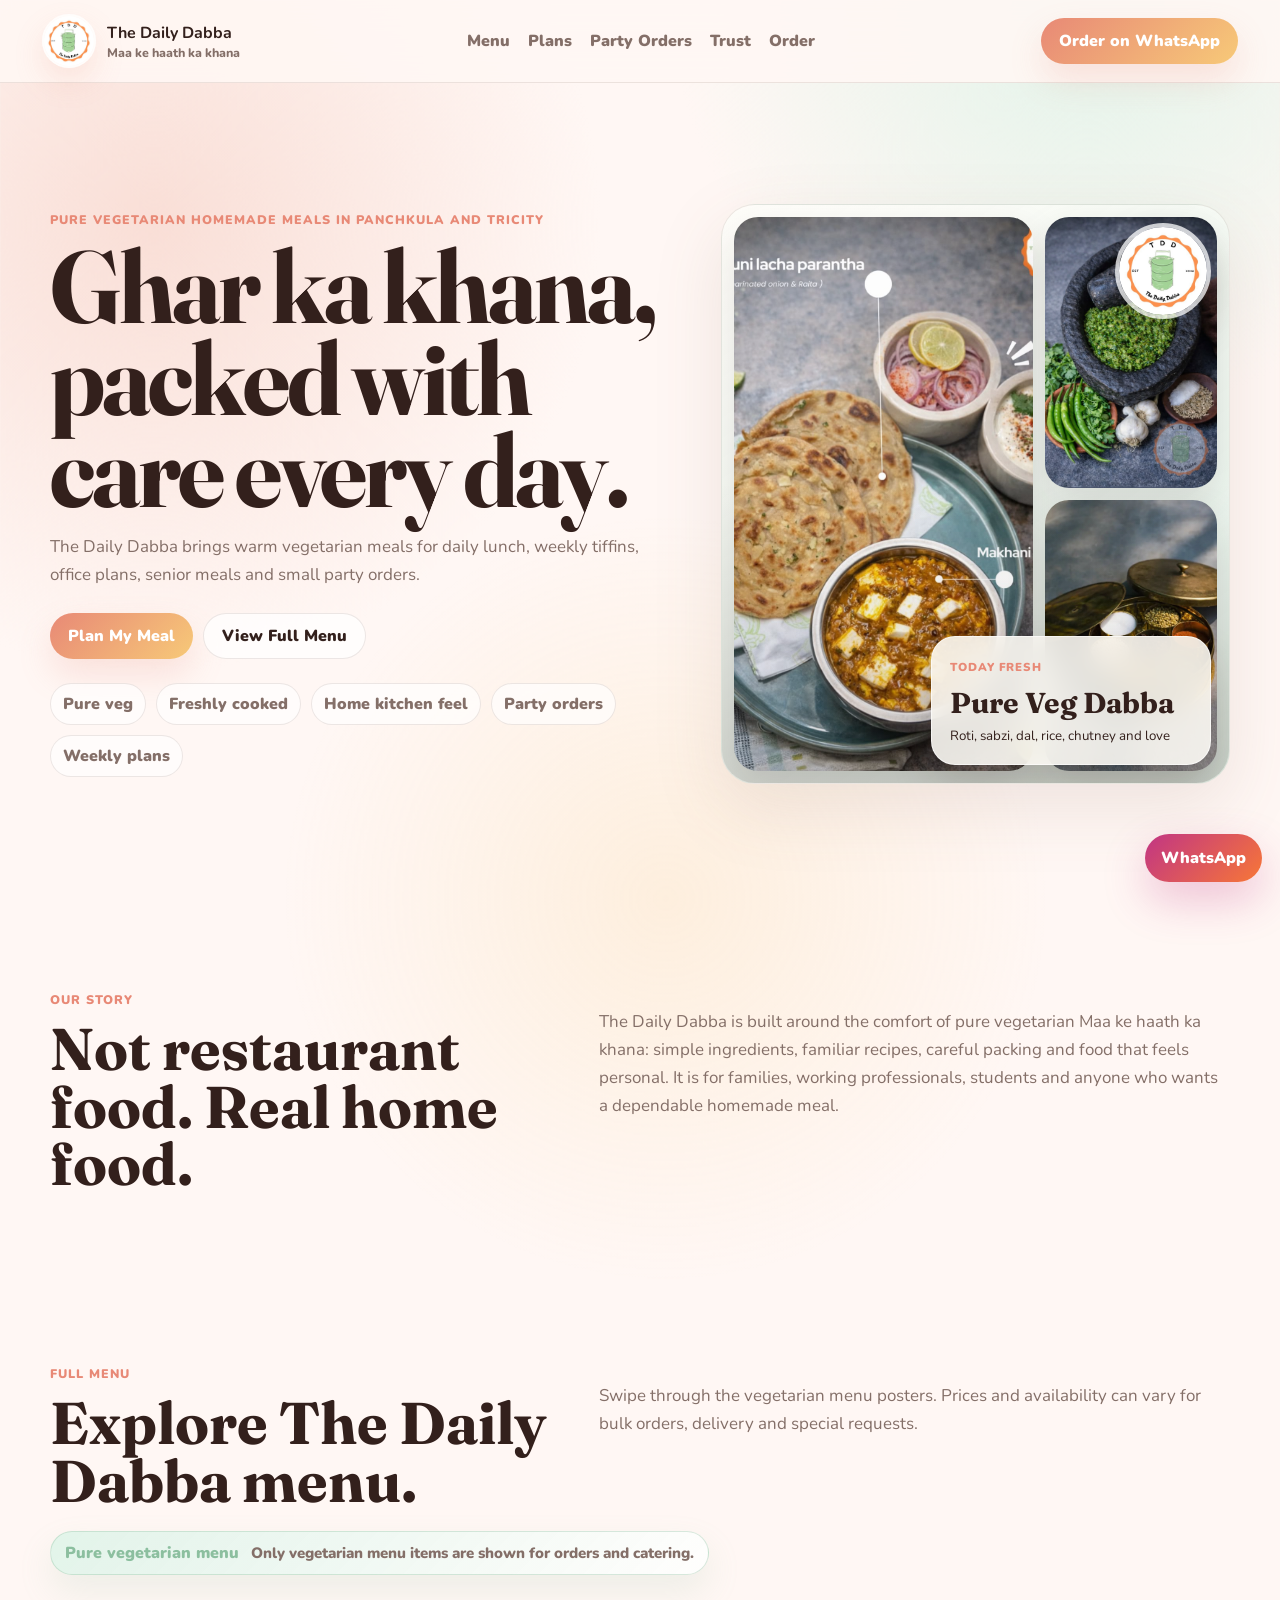
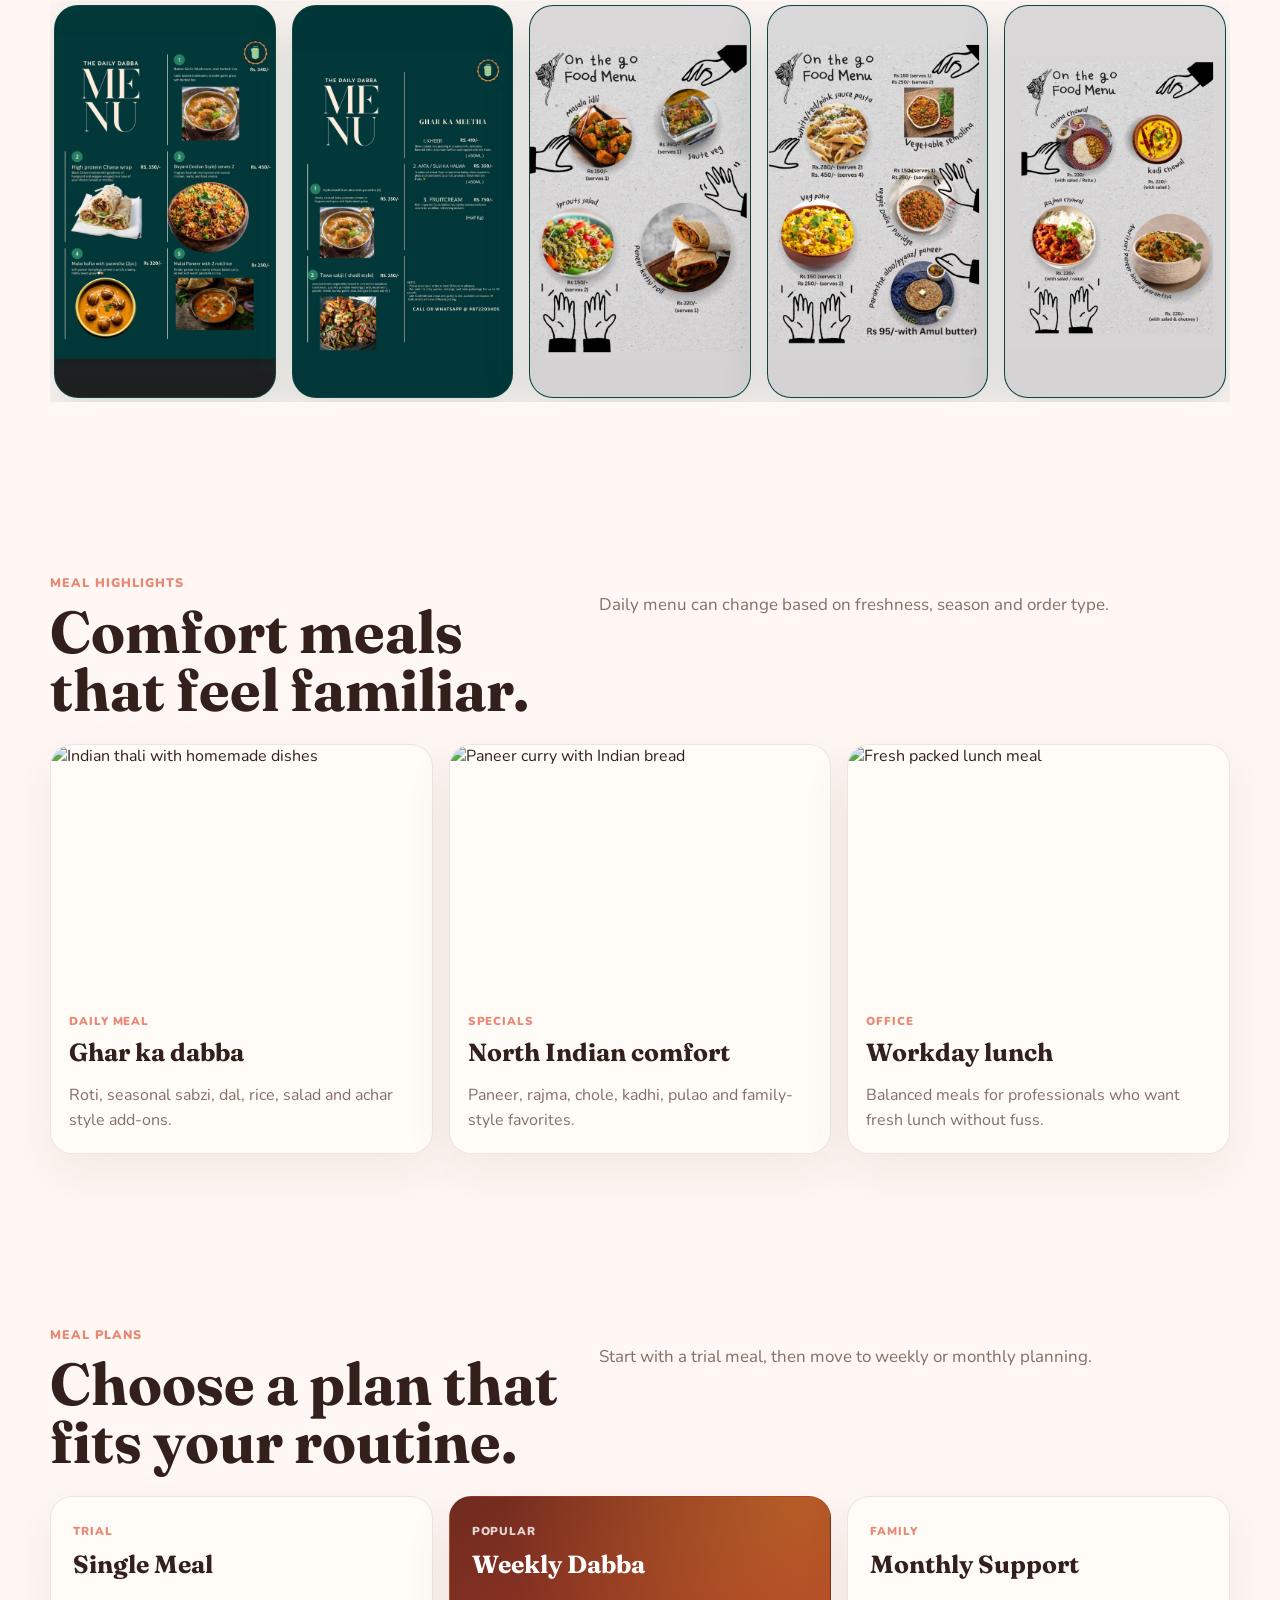
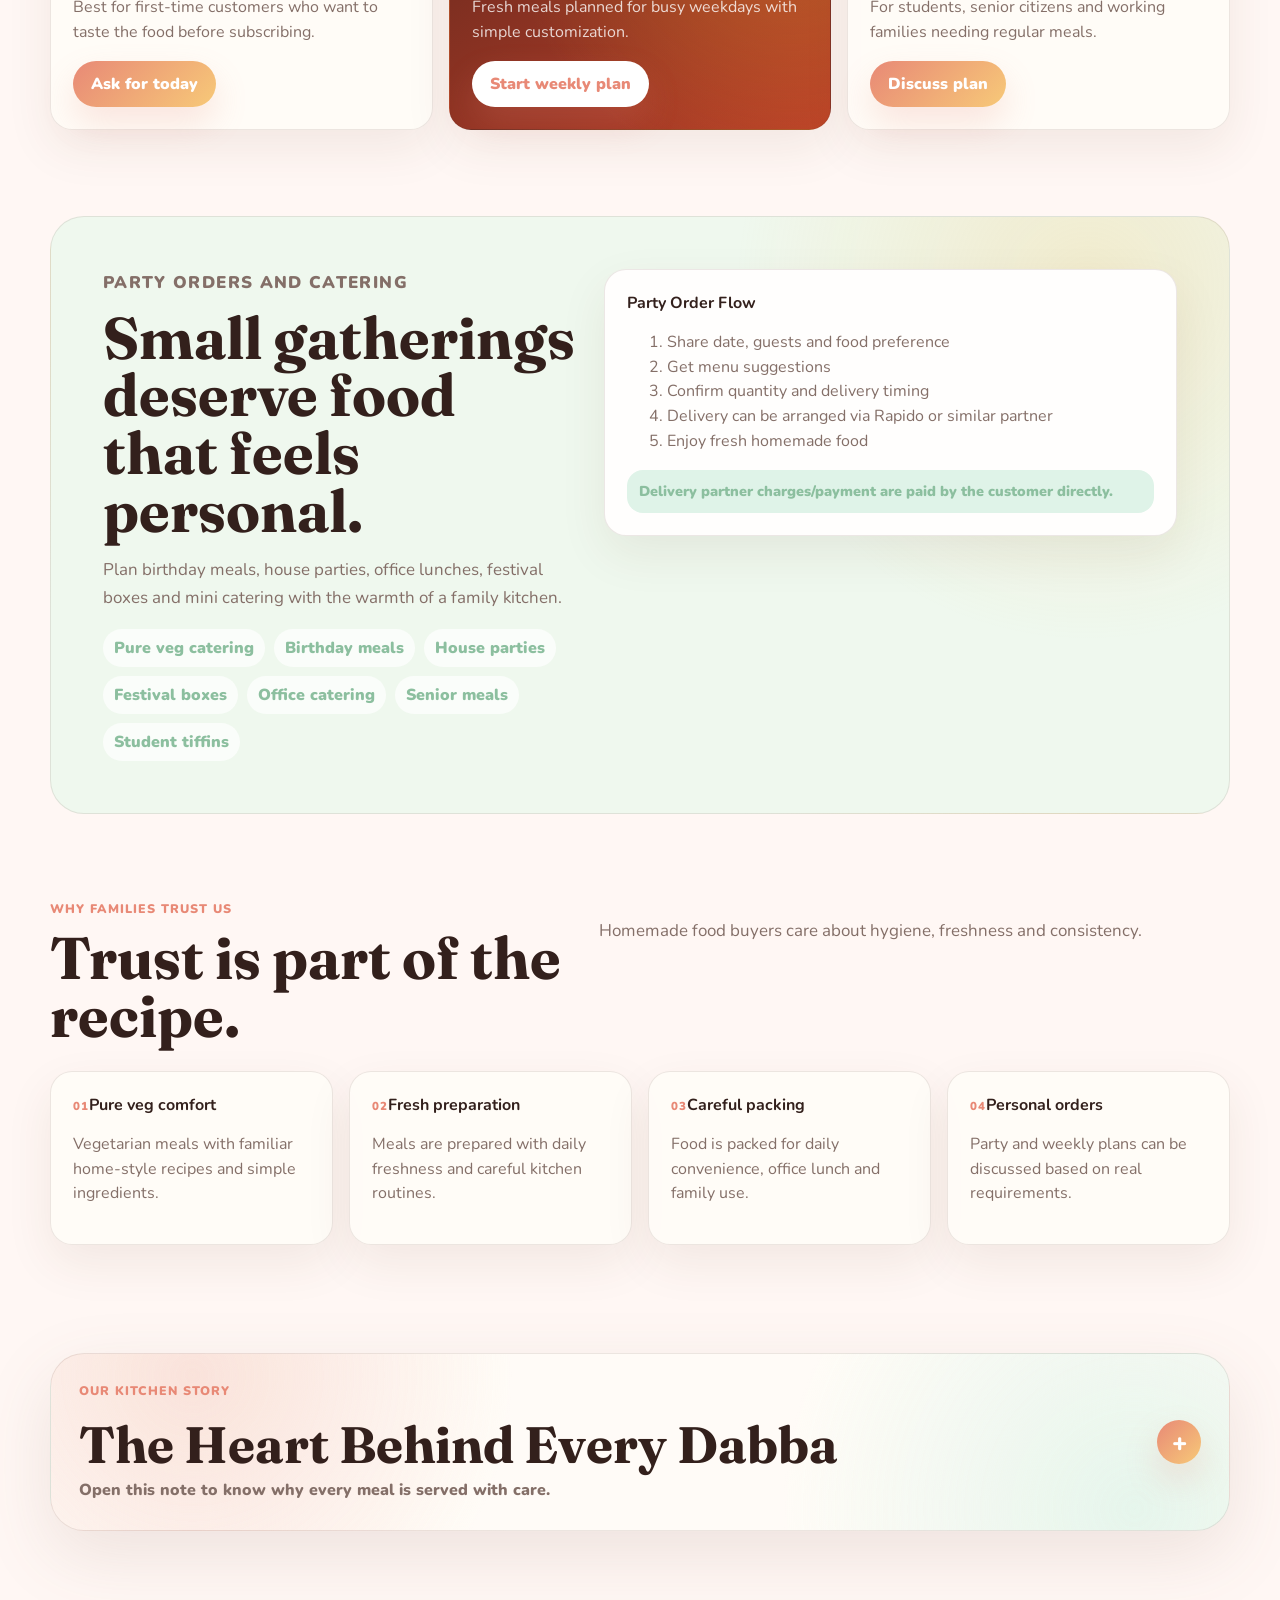
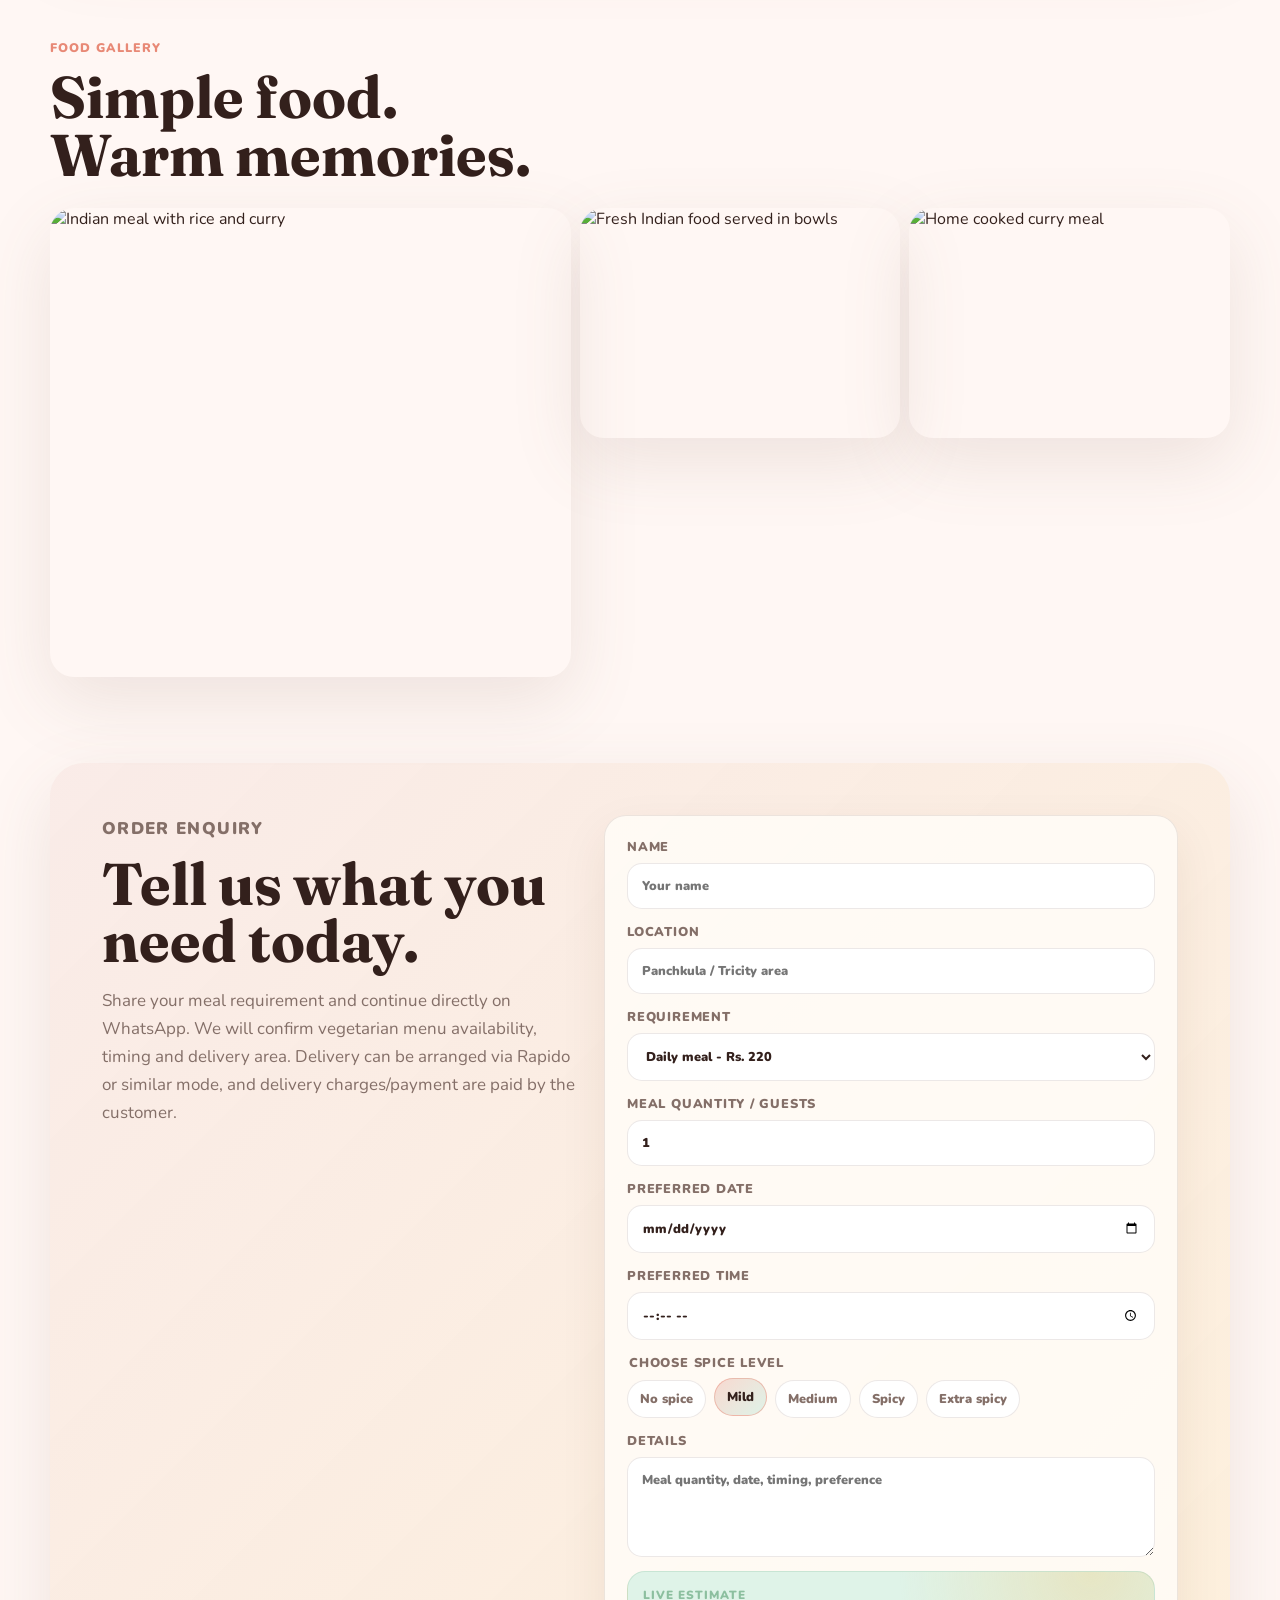
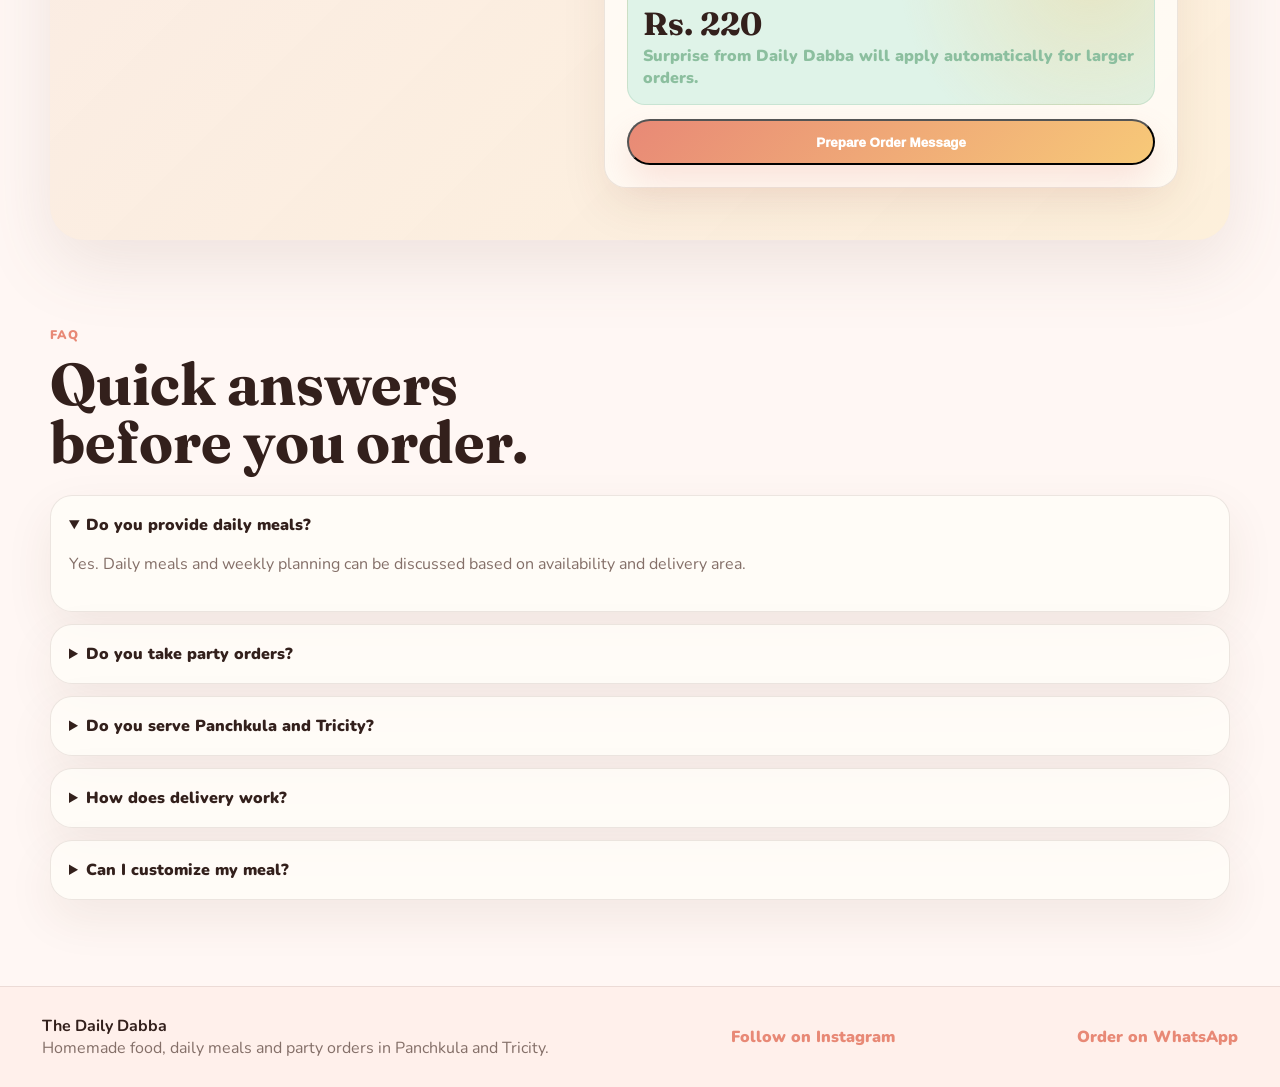
==== index.html @ e7a079c1 "Add files via upload" ====
<!doctype html>
<html lang="en">
  <head>
    <meta charset="UTF-8" />
    <meta name="viewport" content="width=device-width, initial-scale=1.0" />
    <meta
      name="description"
      content="The Daily Dabba serves homemade food, daily meals, tiffin plans and party orders in Panchkula and Tricity."
    />
    <title>The Daily Dabba | Homemade Food in Panchkula</title>
    <link rel="preconnect" href="https://fonts.googleapis.com" />
    <link rel="preconnect" href="https://fonts.gstatic.com" crossorigin />
    <link
      href="https://fonts.googleapis.com/css2?family=Fraunces:wght@600;700;800&family=Nunito:wght@400;600;700;800;900&display=swap"
      rel="stylesheet"
    />
    <link rel="stylesheet" href="styles.css" />
  </head>
  <body>
    <header class="site-header">
      <a class="brand" href="#top" aria-label="The Daily Dabba home">
        <img class="brand-logo" src="assets/logo.jpg" alt="The Daily Dabba logo" />
        <span><strong>The Daily Dabba</strong><small>Maa ke haath ka khana</small></span>
      </a>
      <nav class="desktop-nav" aria-label="Primary navigation">
        <a href="#menu">Menu</a>
        <a href="#plans">Plans</a>
        <a href="#catering">Party Orders</a>
        <a href="#trust">Trust</a>
        <a href="#order">Order</a>
      </nav>
      <a class="header-cta" href="https://wa.me/919872203405?text=Hello%20The%20Daily%20Dabba%2C%20I%20want%20to%20place%20an%20order" target="_blank" rel="noopener noreferrer">Order on WhatsApp</a>
      <button class="menu-button" type="button" aria-label="Open menu" aria-expanded="false"><span></span><span></span><span></span></button>
    </header>

    <nav class="mobile-menu" aria-label="Mobile navigation" hidden>
      <a href="#menu">Menu</a>
      <a href="#plans">Plans</a>
      <a href="#catering">Party Orders</a>
      <a href="#trust">Trust</a>
      <a href="#order">Order</a>
    </nav>

    <main id="top">
      <section class="hero">
        <div class="hero-copy">
          <p class="eyebrow">Pure vegetarian homemade meals in Panchkula and Tricity</p>
          <h1>Ghar ka khana, packed with care every day.</h1>
          <p>
            The Daily Dabba brings warm vegetarian meals for daily lunch,
            weekly tiffins, office plans, senior meals and small party orders.
          </p>
          <div class="hero-actions">
            <a class="primary-button" href="#order">Plan My Meal</a>
            <a class="secondary-button" href="#menu">View Full Menu</a>
          </div>
          <div class="trust-strip" aria-label="The Daily Dabba highlights">
            <span>Pure veg</span>
            <span>Freshly cooked</span>
            <span>Home kitchen feel</span>
            <span>Party orders</span>
            <span>Weekly plans</span>
          </div>
        </div>
        <div class="hero-visual hero-collage" aria-label="Vegetarian homemade food preview">
          <img class="hero-main-photo" src="assets/hero_image1.png" alt="Vegetarian lachha parantha with makhani paneer and raita" />
          <img class="hero-side-photo hero-side-top" src="assets/hero_image.png" alt="Fresh green chutney prepared with coriander and spices" />
          <img class="hero-side-photo hero-side-bottom" src="assets/hero_image2.png" alt="Indian spice box used for homemade vegetarian meals" />
          <img class="hero-logo-badge" src="assets/logo.jpg" alt="The Daily Dabba logo" />
          <div class="meal-card">
            <span>Today fresh</span>
            <strong>Pure Veg Dabba</strong>
            <small>Roti, sabzi, dal, rice, chutney and love</small>
          </div>
        </div>
      </section>

      <section class="section story-section">
        <div>
          <p class="eyebrow">Our story</p>
          <h2>Not restaurant food. Real home food.</h2>
        </div>
        <p>
          The Daily Dabba is built around the comfort of pure vegetarian Maa ke haath ka khana:
          simple ingredients, familiar recipes, careful packing and food that
          feels personal. It is for families, working professionals, students
          and anyone who wants a dependable homemade meal.
        </p>
      </section>

      <section class="section menu-section" id="menu">
        <div class="section-heading">
          <div>
            <p class="eyebrow">Full menu</p>
            <h2>Explore The Daily Dabba menu.</h2>
          </div>
          <p>Swipe through the vegetarian menu posters. Prices and availability can vary for bulk orders, delivery and special requests.</p>
        </div>
        <div class="veg-note">
          <strong>Pure vegetarian menu</strong>
          <span>Only vegetarian menu items are shown for orders and catering.</span>
        </div>
        <div class="menu-poster-rail" aria-label="The Daily Dabba menu posters">
          <article><button class="menu-poster-button" type="button"><img src="assets/menu2.jpg" alt="The Daily Dabba menu page 2" /></button></article>
          <article><button class="menu-poster-button" type="button"><img src="assets/menu1.jpg" alt="The Daily Dabba menu page 1" /></button></article>
          <article><button class="menu-poster-button" type="button"><img src="assets/menu3.jpg" alt="The Daily Dabba menu page 3" /></button></article>
          <article><button class="menu-poster-button" type="button"><img src="assets/menu4.jpg" alt="The Daily Dabba menu page 4" /></button></article>
          <article><button class="menu-poster-button" type="button"><img src="assets/menu5.jpg" alt="The Daily Dabba menu page 5" /></button></article>
        </div>
      </section>

      <section class="section menu-section">
        <div class="section-heading">
          <div>
            <p class="eyebrow">Meal highlights</p>
            <h2>Comfort meals that feel familiar.</h2>
          </div>
          <p>Daily menu can change based on freshness, season and order type.</p>
        </div>
        <div class="menu-grid">
          <article>
            <img src="https://images.unsplash.com/photo-1585937421612-70a008356fbe?auto=format&fit=crop&w=900&q=80" alt="Indian thali with homemade dishes" />
            <span>Daily Meal</span>
            <h3>Ghar ka dabba</h3>
            <p>Roti, seasonal sabzi, dal, rice, salad and achar style add-ons.</p>
          </article>
          <article>
            <img src="https://images.unsplash.com/photo-1631452180519-c014fe946bc7?auto=format&fit=crop&w=900&q=80" alt="Paneer curry with Indian bread" />
            <span>Specials</span>
            <h3>North Indian comfort</h3>
            <p>Paneer, rajma, chole, kadhi, pulao and family-style favorites.</p>
          </article>
          <article>
            <img src="https://images.unsplash.com/photo-1625398407796-82650a8c135f?auto=format&fit=crop&w=900&q=80" alt="Fresh packed lunch meal" />
            <span>Office</span>
            <h3>Workday lunch</h3>
            <p>Balanced meals for professionals who want fresh lunch without fuss.</p>
          </article>
        </div>
      </section>

      <section class="section plans-section" id="plans">
        <div class="section-heading">
          <div>
            <p class="eyebrow">Meal plans</p>
            <h2>Choose a plan that fits your routine.</h2>
          </div>
          <p>Start with a trial meal, then move to weekly or monthly planning.</p>
        </div>
        <div class="plan-grid">
          <article>
            <span>Trial</span>
            <h3>Single Meal</h3>
            <p>Best for first-time customers who want to taste the food before subscribing.</p>
            <a href="#order">Ask for today</a>
          </article>
          <article class="featured">
            <span>Popular</span>
            <h3>Weekly Dabba</h3>
            <p>Fresh meals planned for busy weekdays with simple customization.</p>
            <a href="#order">Start weekly plan</a>
          </article>
          <article>
            <span>Family</span>
            <h3>Monthly Support</h3>
            <p>For students, senior citizens and working families needing regular meals.</p>
            <a href="#order">Discuss plan</a>
          </article>
        </div>
      </section>

      <section class="section catering-section" id="catering">
        <div class="catering-copy">
          <p class="eyebrow">Party orders and catering</p>
          <h2>Small gatherings deserve food that feels personal.</h2>
          <p>
            Plan birthday meals, house parties, office lunches, festival boxes
            and mini catering with the warmth of a family kitchen.
          </p>
          <div class="catering-tags">
            <span>Pure veg catering</span>
            <span>Birthday meals</span>
            <span>House parties</span>
            <span>Festival boxes</span>
            <span>Office catering</span>
            <span>Senior meals</span>
            <span>Student tiffins</span>
          </div>
        </div>
        <div class="catering-card">
          <strong>Party Order Flow</strong>
          <ol>
            <li>Share date, guests and food preference</li>
            <li>Get menu suggestions</li>
            <li>Confirm quantity and delivery timing</li>
            <li>Delivery can be arranged via Rapido or similar partner</li>
            <li>Enjoy fresh homemade food</li>
          </ol>
          <p class="delivery-note">Delivery partner charges/payment are paid by the customer directly.</p>
        </div>
      </section>

      <section class="section trust-section" id="trust">
        <div class="section-heading">
          <div>
            <p class="eyebrow">Why families trust us</p>
            <h2>Trust is part of the recipe.</h2>
          </div>
          <p>Homemade food buyers care about hygiene, freshness and consistency.</p>
        </div>
        <div class="trust-grid">
          <article><span>01</span><strong>Pure veg comfort</strong><p>Vegetarian meals with familiar home-style recipes and simple ingredients.</p></article>
          <article><span>02</span><strong>Fresh preparation</strong><p>Meals are prepared with daily freshness and careful kitchen routines.</p></article>
          <article><span>03</span><strong>Careful packing</strong><p>Food is packed for daily convenience, office lunch and family use.</p></article>
          <article><span>04</span><strong>Personal orders</strong><p>Party and weekly plans can be discussed based on real requirements.</p></article>
        </div>
      </section>

      <section class="section founder-section" id="founder">
        <details class="founder-story">
          <summary>
            <span class="eyebrow">Our kitchen story</span>
            <strong>The Heart Behind Every Dabba</strong>
            <small>Open this note to know why every meal is served with care.</small>
          </summary>
          <div class="founder-inner">
            <div class="founder-photo">
              <img src="assets/founder.png" alt="The heart behind The Daily Dabba" />
            </div>
            <div class="founder-copy">
              <h2>Some stories are written with courage.</h2>
              <p>
                In 2002, after losing her husband, our founder's life changed overnight.
                A homemaker became the sole pillar of her family, finding the strength
                to step into the workforce and build a new future for her children.
              </p>
              <p>
                For 22 years, she served with honesty, compassion and dedication at the
                Punjab Human Rights Commission, earning the respect and love of everyone
                around her.
              </p>
              <p>
                Now, she begins a new journey with The Daily Dabba. Cooking has always
                been her language of love. What once brought comfort to her family is
                now shared with yours through every meal we prepare.
              </p>
              <strong>
                The Daily Dabba is not just about food. It is about serving every meal
                with the same care, warmth and love that helped one family through life's
                toughest days.
              </strong>
              <span>Welcome to our family.</span>
            </div>
          </div>
        </details>
      </section>

      <section class="section gallery-section">
        <div class="section-heading">
          <div>
            <p class="eyebrow">Food gallery</p>
            <h2>Simple food. Warm memories.</h2>
          </div>
        </div>
        <div class="gallery-grid">
          <img src="https://images.unsplash.com/photo-1626776876729-bab4369a5a5a?auto=format&fit=crop&w=900&q=80" alt="Indian meal with rice and curry" />
          <img src="https://images.unsplash.com/photo-1567337710282-00832b415979?auto=format&fit=crop&w=900&q=80" alt="Fresh Indian food served in bowls" />
          <img src="https://images.unsplash.com/photo-1604908176997-125f25cc6f3d?auto=format&fit=crop&w=900&q=80" alt="Home cooked curry meal" />
        </div>
      </section>

      <section class="section order-section" id="order">
        <div class="order-copy">
          <p class="eyebrow">Order enquiry</p>
          <h2>Tell us what you need today.</h2>
          <p>
            Share your meal requirement and continue directly on WhatsApp.
            We will confirm vegetarian menu availability, timing and delivery area.
            Delivery can be arranged via Rapido or similar mode, and delivery charges/payment are paid by the customer.
          </p>
        </div>
        <form class="order-form">
          <label>Name<input type="text" name="name" placeholder="Your name" required /></label>
          <label>Location<input type="text" name="location" placeholder="Panchkula / Tricity area" required /></label>
          <label>Requirement
            <select name="requirement" data-price-input required>
              <option value="Daily meal" data-price="220">Daily meal - Rs. 220</option>
              <option value="Weekly tiffin" data-price="1050">Weekly tiffin - Rs. 1,050</option>
              <option value="Monthly plan" data-price="4200">Monthly plan - Rs. 4,200</option>
              <option value="Party order" data-price="350">Party order - Rs. 350/person</option>
              <option value="Corporate lunch" data-price="260">Corporate lunch - Rs. 260/person</option>
              <option value="Senior citizen meal" data-price="190">Senior citizen meal - Rs. 190</option>
            </select>
          </label>
          <label>Meal quantity / guests<input type="number" name="quantity" data-quantity-input min="1" value="1" required /></label>
          <label>Preferred date<input type="date" name="date" /></label>
          <label>Preferred time<input type="time" name="time" /></label>
          <fieldset class="spice-field">
            <legend>Choose spice level</legend>
            <div class="spice-options" data-spice-options>
              <label><input type="radio" name="spice" value="No spice" /><span>No spice</span></label>
              <label><input type="radio" name="spice" value="Mild" checked /><span>Mild</span></label>
              <label><input type="radio" name="spice" value="Medium" /><span>Medium</span></label>
              <label><input type="radio" name="spice" value="Spicy" /><span>Spicy</span></label>
              <label><input type="radio" name="spice" value="Extra spicy" /><span>Extra spicy</span></label>
            </div>
          </fieldset>
          <label>Details<textarea name="details" rows="4" placeholder="Meal quantity, date, timing, preference"></textarea></label>
          <article class="order-estimate" data-order-estimate>
            <span>Live estimate</span>
            <strong>Rs. 220</strong>
            <p>Surprise from Daily Dabba will apply automatically for larger orders.</p>
          </article>
          <button class="primary-button" type="submit">Prepare Order Message</button>
          <p class="form-note" data-form-note hidden></p>
        </form>
      </section>

      <section class="section faq-section">
        <div class="section-heading">
          <div>
            <p class="eyebrow">FAQ</p>
            <h2>Quick answers before you order.</h2>
          </div>
        </div>
        <div class="faq-list">
          <details open><summary>Do you provide daily meals?</summary><p>Yes. Daily meals and weekly planning can be discussed based on availability and delivery area.</p></details>
          <details><summary>Do you take party orders?</summary><p>Yes. Share date, guest count and food preference so the right menu can be suggested.</p></details>
          <details><summary>Do you serve Panchkula and Tricity?</summary><p>The brand positioning is Panchkula and Tricity focused. Delivery availability should be confirmed before order.</p></details>
          <details><summary>How does delivery work?</summary><p>Delivery can be arranged through Rapido or a similar delivery partner. Delivery charges/payment are paid by the customer.</p></details>
          <details><summary>Can I customize my meal?</summary><p>Basic preferences can be discussed for subscriptions and party orders.</p></details>
        </div>
      </section>
    </main>

    <a class="instagram-float" href="https://wa.me/919872203405?text=Hello%20The%20Daily%20Dabba%2C%20I%20want%20to%20place%20an%20order" target="_blank" rel="noopener noreferrer">WhatsApp</a>

    <div class="image-modal" data-image-modal hidden>
      <button class="modal-backdrop" type="button" aria-label="Close menu preview" data-close-modal></button>
      <div class="modal-content" role="dialog" aria-modal="true" aria-label="Menu poster preview">
        <button class="modal-close" type="button" aria-label="Close menu preview" data-close-modal>x</button>
        <img src="" alt="" data-modal-image />
      </div>
    </div>

    <footer class="site-footer">
      <div>
        <strong>The Daily Dabba</strong>
        <span>Homemade food, daily meals and party orders in Panchkula and Tricity.</span>
      </div>
      <a href="https://www.instagram.com/thedailydabba_/" target="_blank" rel="noopener noreferrer">Follow on Instagram</a>
      <a href="https://wa.me/919872203405?text=Hello%20The%20Daily%20Dabba%2C%20I%20want%20to%20place%20an%20order" target="_blank" rel="noopener noreferrer">Order on WhatsApp</a>
    </footer>

    <script src="script.js"></script>
  </body>
</html>
---- styles.css ----
:root {
  --cream: #fff7f4;
  --paper: #fffefd;
  --ink: #33201c;
  --muted: #846f68;
  --line: rgba(97, 64, 56, 0.12);
  --saffron: #f7c978;
  --tomato: #e88976;
  --green: #8cbf9f;
  --leaf: #eff8ee;
  --rose: #f8d9d0;
  --mint: #dff3e8;
  --shadow: 0 24px 70px rgba(127, 89, 78, 0.13);
  --radius: 22px;
}

* {
  box-sizing: border-box;
}

html {
  scroll-behavior: smooth;
}

body {
  margin: 0;
  color: var(--ink);
  background:
    radial-gradient(circle at 12% 3%, rgba(248, 217, 208, 0.82), transparent 28rem),
    radial-gradient(circle at 85% 0%, rgba(223, 243, 232, 0.9), transparent 26rem),
    radial-gradient(circle at 52% 12%, rgba(247, 201, 120, 0.18), transparent 24rem),
    var(--cream);
  font-family: "Nunito", system-ui, sans-serif;
}

img {
  display: block;
  width: 100%;
}

a {
  color: inherit;
  text-decoration: none;
}

.site-header {
  position: sticky;
  z-index: 20;
  top: 0;
  display: flex;
  align-items: center;
  justify-content: space-between;
  gap: 18px;
  padding: 14px clamp(16px, 4vw, 42px);
  border-bottom: 1px solid var(--line);
  background: rgba(255, 247, 244, 0.88);
  backdrop-filter: blur(18px);
}

.brand {
  display: inline-flex;
  align-items: center;
  gap: 11px;
}

.brand-mark {
  display: grid;
  width: 48px;
  height: 48px;
  place-items: center;
  border-radius: 16px;
  color: #fff;
  background: linear-gradient(145deg, var(--tomato), var(--saffron));
  font-weight: 900;
  box-shadow: 0 14px 30px rgba(232, 137, 118, 0.22);
}

.brand-logo {
  width: 54px;
  height: 54px;
  border: 2px solid rgba(255, 255, 255, 0.72);
  border-radius: 50%;
  object-fit: cover;
  box-shadow: 0 14px 30px rgba(232, 137, 118, 0.18);
}

.brand strong,
.brand small {
  display: block;
}

.brand strong {
  font-size: 1rem;
}

.brand small {
  color: var(--muted);
  font-size: 0.78rem;
  font-weight: 800;
}

.desktop-nav {
  display: flex;
  gap: 18px;
  color: var(--muted);
  font-weight: 900;
}

.desktop-nav a:hover {
  color: var(--tomato);
}

.header-cta,
.primary-button,
.secondary-button,
.plan-grid a {
  display: inline-flex;
  align-items: center;
  justify-content: center;
  min-height: 46px;
  border-radius: 999px;
  padding: 0 18px;
  font-weight: 950;
  text-align: center;
}

.header-cta,
.primary-button,
.plan-grid a {
  color: #fff;
  background: linear-gradient(135deg, var(--tomato), var(--saffron));
  box-shadow: 0 16px 34px rgba(232, 137, 118, 0.2);
}

.secondary-button {
  border: 1px solid var(--line);
  background: rgba(255, 255, 255, 0.72);
}

.menu-button {
  display: none;
  width: 44px;
  height: 44px;
  border: 1px solid var(--line);
  border-radius: 14px;
  background: var(--paper);
}

.menu-button span {
  display: block;
  width: 18px;
  height: 2px;
  margin: 5px auto;
  background: var(--ink);
}

.mobile-menu {
  position: fixed;
  z-index: 19;
  top: 73px;
  left: 0;
  right: 0;
  display: grid;
  gap: 8px;
  padding: 14px;
  border-bottom: 1px solid var(--line);
  background: rgba(255, 247, 244, 0.96);
}

.mobile-menu[hidden] {
  display: none;
}

.mobile-menu a {
  border: 1px solid var(--line);
  border-radius: 14px;
  background: var(--paper);
  padding: 12px;
  font-weight: 900;
}

.hero,
.section {
  width: min(1180px, calc(100% - 32px));
  margin: 0 auto;
}

.hero {
  display: grid;
  grid-template-columns: minmax(0, 0.95fr) minmax(320px, 0.78fr);
  gap: clamp(22px, 4vw, 52px);
  align-items: center;
  min-height: calc(100vh - 78px);
  padding: 42px 0;
}

.eyebrow {
  margin: 0 0 12px;
  color: var(--tomato);
  font-size: 0.78rem;
  font-weight: 950;
  letter-spacing: 0.08em;
  text-transform: uppercase;
}

h1,
h2,
h3 {
  font-family: "Fraunces", Georgia, serif;
}

h1 {
  max-width: 760px;
  margin: 0;
  font-size: clamp(3.2rem, 8vw, 7.2rem);
  line-height: 0.9;
  letter-spacing: -0.03em;
}

h2 {
  margin: 0;
  font-size: clamp(2rem, 4.6vw, 4.5rem);
  line-height: 0.98;
}

.hero-copy > p:not(.eyebrow),
.section-heading > p,
.story-section > p,
.order-copy p,
.catering-copy p {
  color: var(--muted);
  font-size: 1.06rem;
  line-height: 1.65;
}

.hero-actions,
.trust-strip {
  display: flex;
  flex-wrap: wrap;
  gap: 10px;
  margin-top: 24px;
}

.trust-strip span {
  border: 1px solid var(--line);
  border-radius: 999px;
  background: rgba(255, 255, 255, 0.66);
  padding: 9px 12px;
  color: var(--muted);
  font-weight: 900;
}

.hero-visual {
  position: relative;
  min-height: 580px;
  overflow: hidden;
  border: 1px solid var(--line);
  border-radius: 34px;
  background:
    linear-gradient(145deg, rgba(255, 253, 248, 0.9), rgba(223, 243, 232, 0.72)),
    var(--paper);
  box-shadow: var(--shadow);
}

.hero-collage {
  display: grid;
  grid-template-columns: minmax(0, 1.35fr) minmax(130px, 0.78fr);
  grid-template-rows: 1fr 1fr;
  gap: 12px;
  padding: 12px;
}

.hero-collage::before {
  content: "";
  position: absolute;
  inset: 0;
  z-index: 1;
  pointer-events: none;
  background:
    linear-gradient(180deg, transparent 48%, rgba(51, 32, 28, 0.16)),
    radial-gradient(circle at 18% 12%, rgba(255, 255, 255, 0.24), transparent 18rem);
}

.hero-collage > img:not(.hero-logo-badge) {
  position: relative;
  z-index: 0;
  height: 100%;
  min-height: 0;
  border-radius: 24px;
  object-fit: cover;
  box-shadow: 0 18px 40px rgba(43, 27, 18, 0.14);
  transition: transform 260ms ease, filter 260ms ease;
}

.hero-collage:hover > img:not(.hero-logo-badge) {
  filter: saturate(1.06) contrast(1.03);
}

.hero-collage > img:not(.hero-logo-badge):hover {
  transform: scale(1.025);
}

.hero-main-photo {
  grid-row: 1 / -1;
}

.hero-side-photo {
  aspect-ratio: 1 / 1;
}

.meal-card {
  position: absolute;
  z-index: 3;
  right: 18px;
  bottom: 18px;
  width: min(280px, calc(100% - 36px));
  border: 1px solid rgba(255, 255, 255, 0.62);
  border-radius: 24px;
  background: rgba(255, 253, 248, 0.88);
  backdrop-filter: blur(14px);
  padding: 18px;
  box-shadow: 0 20px 44px rgba(43, 27, 18, 0.16);
}

.hero-logo-badge {
  position: absolute;
  z-index: 3;
  top: 18px;
  right: 18px;
  width: 96px;
  height: 96px;
  border: 4px solid rgba(255, 255, 255, 0.74);
  border-radius: 50%;
  object-fit: cover;
  box-shadow: 0 18px 44px rgba(43, 27, 18, 0.18);
}

.meal-card span,
.menu-grid span,
.plan-grid span,
.trust-grid span {
  color: var(--tomato);
  font-size: 0.72rem;
  font-weight: 950;
  letter-spacing: 0.08em;
  text-transform: uppercase;
}

.meal-card strong {
  display: block;
  margin: 8px 0 4px;
  font-family: "Fraunces", Georgia, serif;
  font-size: 1.8rem;
}

.section {
  padding: clamp(46px, 7vw, 86px) 0;
}

.section-heading,
.story-section,
.catering-section,
.order-section {
  display: grid;
  grid-template-columns: minmax(0, 0.75fr) minmax(300px, 0.9fr);
  gap: 24px;
  align-items: start;
}

.founder-section {
  padding-top: 22px;
  padding-bottom: 22px;
}

.founder-story {
  border: 1px solid var(--line);
  border-radius: 34px;
  background:
    radial-gradient(circle at 12% 12%, rgba(248, 217, 208, 0.74), transparent 20rem),
    radial-gradient(circle at 92% 88%, rgba(223, 243, 232, 0.78), transparent 22rem),
    rgba(255, 253, 248, 0.78);
  padding: clamp(18px, 3vw, 28px);
  box-shadow: var(--shadow);
}

.founder-story summary {
  position: relative;
  display: grid;
  gap: 8px;
  cursor: pointer;
  list-style: none;
  padding-right: 58px;
}

.founder-story summary::-webkit-details-marker {
  display: none;
}

.founder-story summary::after {
  content: "+";
  position: absolute;
  top: 50%;
  right: 0;
  display: grid;
  width: 44px;
  height: 44px;
  place-items: center;
  border-radius: 50%;
  color: #fff;
  background: linear-gradient(135deg, var(--tomato), var(--saffron));
  font-size: 1.6rem;
  font-weight: 900;
  transform: translateY(-50%);
  box-shadow: 0 16px 34px rgba(232, 137, 118, 0.22);
}

.founder-story[open] summary::after {
  content: "-";
}

.founder-story summary strong {
  font-family: "Fraunces", Georgia, serif;
  font-size: clamp(1.8rem, 4vw, 3.4rem);
  line-height: 1;
}

.founder-story summary small {
  color: var(--muted);
  font-size: 1rem;
  font-weight: 850;
  line-height: 1.5;
}

.founder-inner {
  display: grid;
  grid-template-columns: minmax(260px, 0.72fr) minmax(0, 1fr);
  gap: clamp(18px, 4vw, 34px);
  align-items: center;
  margin-top: 24px;
  padding-top: 24px;
  border-top: 1px solid var(--line);
}

.founder-photo {
  position: relative;
  overflow: hidden;
  border: 1px solid rgba(255, 255, 255, 0.68);
  border-radius: 30px;
  background: var(--rose);
  box-shadow: 0 24px 60px rgba(91, 55, 28, 0.14);
}

.founder-photo::after {
  content: "";
  position: absolute;
  inset: 0;
  pointer-events: none;
  background: linear-gradient(180deg, transparent 58%, rgba(51, 32, 28, 0.12));
}

.founder-photo img {
  aspect-ratio: 4 / 4.2;
  object-fit: cover;
  object-position: center top;
  transition: transform 260ms ease;
}

.founder-story:hover .founder-photo img {
  transform: scale(1.025);
}

.founder-copy {
  display: grid;
  gap: 14px;
}

.founder-copy h2,
.founder-copy p,
.founder-copy strong {
  margin: 0;
}

.founder-copy p {
  color: var(--muted);
  font-size: 1.04rem;
  line-height: 1.66;
}

.founder-copy strong {
  border-left: 4px solid var(--tomato);
  border-radius: 18px;
  background: rgba(255, 255, 255, 0.66);
  padding: 16px 18px;
  color: var(--ink);
  font-size: 1.06rem;
  line-height: 1.55;
  box-shadow: 0 16px 34px rgba(91, 55, 28, 0.08);
}

.founder-copy > span {
  color: var(--tomato);
  font-family: "Fraunces", Georgia, serif;
  font-size: 1.35rem;
  font-weight: 800;
}

.menu-grid,
.plan-grid,
.trust-grid {
  display: grid;
  grid-template-columns: repeat(3, minmax(0, 1fr));
  gap: 16px;
  margin-top: 26px;
}

.menu-poster-rail {
  display: grid;
  grid-template-columns: repeat(auto-fit, minmax(210px, 1fr));
  gap: 16px;
  margin-top: 26px;
  overflow: hidden;
  padding: 4px;
}

.veg-note {
  display: flex;
  flex-wrap: wrap;
  align-items: center;
  gap: 8px 12px;
  width: fit-content;
  margin-top: 22px;
  border: 1px solid rgba(140, 191, 159, 0.34);
  border-radius: 999px;
  background: linear-gradient(135deg, rgba(223, 243, 232, 0.9), rgba(255, 255, 255, 0.78));
  padding: 10px 14px;
  box-shadow: 0 16px 34px rgba(140, 191, 159, 0.16);
}

.veg-note strong {
  color: var(--green);
  font-weight: 950;
}

.veg-note span {
  color: var(--muted);
  font-size: 0.94rem;
  font-weight: 850;
}

.menu-poster-rail article {
  overflow: hidden;
  border: 1px solid var(--line);
  border-radius: 24px;
  background: #064440;
  box-shadow: 0 18px 48px rgba(6, 68, 64, 0.16);
  transition: transform 180ms ease, box-shadow 180ms ease;
}

.menu-poster-rail article:hover {
  transform: translateY(-4px);
  box-shadow: 0 26px 60px rgba(6, 68, 64, 0.22);
}

.menu-poster-rail img {
  width: 100%;
  height: auto;
  object-fit: contain;
}

.menu-poster-button {
  display: block;
  width: 100%;
  border: 0;
  background: transparent;
  padding: 0;
  cursor: zoom-in;
}

.image-modal {
  position: fixed;
  inset: 0;
  z-index: 50;
  display: grid;
  place-items: center;
  padding: clamp(14px, 3vw, 32px);
}

.image-modal[hidden] {
  display: none;
}

.modal-backdrop {
  position: absolute;
  inset: 0;
  border: 0;
  background: rgba(36, 24, 20, 0.68);
  backdrop-filter: blur(14px);
}

.modal-content {
  position: relative;
  z-index: 1;
  width: min(94vw, 720px);
  max-height: 92vh;
  overflow: auto;
  border: 1px solid rgba(255, 255, 255, 0.48);
  border-radius: 26px;
  background:
    linear-gradient(135deg, rgba(255, 247, 244, 0.95), rgba(223, 243, 232, 0.9)),
    var(--paper);
  padding: 12px;
  box-shadow: 0 34px 90px rgba(36, 24, 20, 0.34);
}

.modal-content img {
  border-radius: 18px;
  object-fit: contain;
}

.modal-close {
  position: sticky;
  z-index: 2;
  top: 8px;
  float: right;
  display: grid;
  width: 42px;
  height: 42px;
  place-items: center;
  border: 1px solid rgba(255, 255, 255, 0.64);
  border-radius: 50%;
  color: #fff;
  background: linear-gradient(135deg, var(--tomato), var(--saffron));
  font-size: 1rem;
  font-weight: 950;
  cursor: pointer;
  box-shadow: 0 16px 34px rgba(232, 137, 118, 0.26);
}

.trust-grid {
  grid-template-columns: repeat(4, minmax(0, 1fr));
}

.menu-grid article,
.plan-grid article,
.trust-grid article,
.catering-card,
.order-form,
.faq-list details {
  border: 1px solid var(--line);
  border-radius: var(--radius);
  background: rgba(255, 253, 248, 0.82);
  box-shadow: 0 18px 48px rgba(91, 55, 28, 0.08);
}

.menu-grid article {
  overflow: hidden;
}

.menu-grid img {
  height: 250px;
  object-fit: cover;
}

.menu-grid article > span,
.menu-grid h3,
.menu-grid p {
  margin-left: 18px;
  margin-right: 18px;
}

.menu-grid article > span {
  display: block;
  margin-top: 18px;
}

.menu-grid h3,
.plan-grid h3 {
  margin-top: 8px;
  margin-bottom: 8px;
  font-size: 1.55rem;
}

.menu-grid p,
.plan-grid p,
.trust-grid p,
.faq-list p,
.catering-card li {
  color: var(--muted);
  line-height: 1.55;
}

.delivery-note {
  margin: 12px 0 0;
  border-radius: 16px;
  background: var(--mint);
  padding: 11px 12px;
  color: var(--green);
  font-size: 0.9rem;
  font-weight: 900;
  line-height: 1.45;
}

.menu-grid p {
  margin-bottom: 20px;
}

.plan-grid article,
.trust-grid article,
.catering-card {
  padding: 22px;
}

.plan-grid .featured {
  color: #fff;
  background:
    radial-gradient(circle at 90% 0%, rgba(244, 167, 44, 0.35), transparent 18rem),
    linear-gradient(145deg, #6f2b1f, #b93e28);
}

.plan-grid .featured span,
.plan-grid .featured p {
  color: rgba(255, 255, 255, 0.8);
}

.plan-grid .featured a {
  background: #fff;
  color: var(--tomato);
}

.catering-section {
  border: 1px solid var(--line);
  border-radius: 34px;
  background:
    radial-gradient(circle at 88% 12%, rgba(247, 201, 120, 0.28), transparent 22rem),
    var(--leaf);
  padding: clamp(24px, 5vw, 52px);
}

.catering-tags,
.gallery-grid {
  display: flex;
  flex-wrap: wrap;
  gap: 9px;
}

.catering-tags span {
  border-radius: 999px;
  background: rgba(255, 255, 255, 0.72);
  padding: 8px 11px;
  color: var(--green);
  font-weight: 900;
}

.catering-card {
  background: var(--paper);
}

.gallery-grid {
  display: grid;
  grid-template-columns: 1.3fr 0.8fr 0.8fr;
  grid-auto-rows: 230px;
  margin-top: 24px;
}

.gallery-grid img {
  height: 100%;
  border-radius: 24px;
  object-fit: cover;
  box-shadow: var(--shadow);
}

.gallery-grid img:first-child {
  grid-row: span 2;
}

.order-section {
  border-radius: 34px;
  background:
    linear-gradient(135deg, rgba(201, 71, 45, 0.1), rgba(244, 167, 44, 0.16)),
    var(--paper);
  padding: clamp(24px, 5vw, 52px);
  box-shadow: var(--shadow);
}

.order-form {
  display: grid;
  gap: 14px;
  padding: 22px;
}

.order-form label {
  display: grid;
  gap: 7px;
  color: var(--muted);
  font-size: 0.8rem;
  font-weight: 950;
  letter-spacing: 0.06em;
  text-transform: uppercase;
}

.spice-field {
  display: grid;
  gap: 9px;
  margin: 0;
  border: 0;
  padding: 0;
}

.spice-field legend {
  margin-bottom: 8px;
  color: var(--muted);
  font-size: 0.8rem;
  font-weight: 950;
  letter-spacing: 0.06em;
  text-transform: uppercase;
}

.spice-options {
  display: flex;
  flex-wrap: wrap;
  gap: 8px;
}

.spice-options label {
  display: inline-flex;
  cursor: pointer;
  letter-spacing: 0;
  text-transform: none;
}

.spice-options input {
  position: absolute;
  opacity: 0;
  pointer-events: none;
}

.spice-options span {
  display: inline-flex;
  align-items: center;
  min-height: 38px;
  border: 1px solid var(--line);
  border-radius: 999px;
  background: #fff;
  padding: 8px 12px;
  color: var(--muted);
  font-weight: 950;
  transition: transform 180ms ease, border-color 180ms ease, background 180ms ease, color 180ms ease;
}

.spice-options input:checked + span {
  border-color: rgba(232, 137, 118, 0.48);
  color: var(--ink);
  background: linear-gradient(135deg, var(--rose), var(--mint));
  transform: translateY(-2px);
}

.order-form input,
.order-form select,
.order-form textarea {
  width: 100%;
  border: 1px solid var(--line);
  border-radius: 15px;
  background: #fff;
  padding: 13px 14px;
  color: var(--ink);
  font: inherit;
  outline: none;
}

.order-form input:focus,
.order-form select:focus,
.order-form textarea:focus {
  border-color: rgba(201, 71, 45, 0.42);
  box-shadow: 0 0 0 4px rgba(201, 71, 45, 0.1);
}

.order-estimate {
  display: grid;
  gap: 5px;
  border: 1px solid rgba(140, 191, 159, 0.28);
  border-radius: 18px;
  background:
    radial-gradient(circle at 88% 0%, rgba(247, 201, 120, 0.32), transparent 12rem),
    var(--mint);
  padding: 15px;
}

.order-estimate span {
  color: var(--green);
  font-size: 0.74rem;
  font-weight: 950;
  letter-spacing: 0.08em;
  text-transform: uppercase;
}

.order-estimate strong {
  color: var(--ink);
  font-family: "Fraunces", Georgia, serif;
  font-size: 2rem;
  line-height: 1;
}

.order-estimate p {
  margin: 0;
  color: var(--green);
  font-weight: 900;
  line-height: 1.4;
}

.form-note {
  margin: 0;
  border-radius: 16px;
  background: var(--leaf);
  padding: 12px;
  color: var(--green);
  font-weight: 900;
  line-height: 1.45;
}

.faq-list {
  display: grid;
  gap: 12px;
  margin-top: 24px;
}

.faq-list details {
  padding: 18px;
}

.faq-list summary {
  cursor: pointer;
  font-weight: 950;
}

.instagram-float {
  position: fixed;
  z-index: 18;
  right: 18px;
  bottom: 18px;
  border-radius: 999px;
  color: #fff;
  background: linear-gradient(135deg, #c13584, #f77737);
  padding: 13px 16px;
  font-weight: 950;
  box-shadow: 0 18px 44px rgba(193, 53, 132, 0.28);
}

.site-footer {
  display: flex;
  align-items: center;
  justify-content: space-between;
  gap: 18px;
  padding: 28px clamp(16px, 4vw, 42px);
  border-top: 1px solid var(--line);
  background: #fff0eb;
}

.site-footer strong,
.site-footer span {
  display: block;
}

.site-footer span {
  color: var(--muted);
}

.site-footer a {
  color: var(--tomato);
  font-weight: 950;
}

@media (max-width: 900px) {
  .desktop-nav,
  .header-cta {
    display: none;
  }

  .menu-button {
    display: block;
  }

  .hero,
  .section-heading,
  .story-section,
  .catering-section,
  .order-section {
    grid-template-columns: 1fr;
  }

  .founder-inner {
    grid-template-columns: 1fr;
  }

  .menu-grid,
  .plan-grid,
  .trust-grid {
    grid-template-columns: 1fr;
  }

  .hero {
    min-height: auto;
  }

  .hero-visual {
    min-height: 430px;
  }

  .hero-collage {
    grid-template-columns: 1fr 0.78fr;
  }

  .gallery-grid {
    grid-template-columns: 1fr 1fr;
  }
}

@media (max-width: 560px) {
  .site-header {
    gap: 10px;
    padding: 9px 12px;
  }

  .brand {
    gap: 8px;
  }

  .brand-logo {
    width: 42px;
    height: 42px;
  }

  .brand strong {
    font-size: 0.92rem;
  }

  .brand small {
    font-size: 0.68rem;
  }

  .menu-button {
    width: 39px;
    height: 39px;
    border-radius: 12px;
  }

  .mobile-menu {
    top: 61px;
    padding: 10px;
  }

  .mobile-menu a {
    padding: 10px 12px;
    font-size: 0.94rem;
  }

  h1 {
    font-size: clamp(2.45rem, 13vw, 3.45rem);
    line-height: 0.94;
  }

  h2 {
    font-size: clamp(1.75rem, 9vw, 2.55rem);
  }

  .hero,
  .section {
    width: min(100% - 20px, 1180px);
  }

  .hero {
    gap: 20px;
    padding: 24px 0 30px;
  }

  .section {
    padding: 34px 0;
  }

  .hero-copy > p:not(.eyebrow),
  .section-heading > p,
  .story-section > p,
  .order-copy p,
  .catering-copy p {
    font-size: 0.98rem;
    line-height: 1.5;
  }

  .eyebrow {
    margin-bottom: 8px;
    font-size: 0.7rem;
  }

  .hero-actions,
  .trust-strip {
    gap: 8px;
    margin-top: 16px;
  }

  .hero-actions .primary-button,
  .hero-actions .secondary-button,
  .order-form .primary-button {
    width: 100%;
  }

  .hero-visual {
    min-height: auto;
    border-radius: 24px;
  }

  .hero-collage {
    grid-template-columns: 1fr;
    grid-template-rows: auto;
    gap: 8px;
    padding: 8px;
  }

  .hero-collage > img:not(.hero-logo-badge) {
    height: auto;
    max-height: none;
    border-radius: 18px;
    aspect-ratio: 5 / 4;
  }

  .hero-main-photo {
    grid-row: auto;
  }

  .hero-side-photo {
    display: none;
  }

  .hero-logo-badge {
    top: 12px;
    right: 12px;
    width: 62px;
    height: 62px;
    border-width: 3px;
  }

  .meal-card {
    right: 10px;
    bottom: 10px;
    width: min(230px, calc(100% - 20px));
    border-radius: 18px;
    padding: 13px;
  }

  .meal-card strong {
    font-size: 1.38rem;
  }

  .trust-strip span,
  .catering-tags span {
    padding: 7px 10px;
    font-size: 0.84rem;
  }

  .section-heading,
  .story-section,
  .catering-section,
  .order-section {
    gap: 16px;
  }

  .founder-section {
    padding-top: 10px;
    padding-bottom: 10px;
  }

  .founder-story {
    border-radius: 24px;
    padding: 16px;
  }

  .founder-story summary {
    gap: 6px;
    padding-right: 48px;
  }

  .founder-story summary::after {
    width: 38px;
    height: 38px;
    font-size: 1.35rem;
  }

  .founder-story summary strong {
    font-size: clamp(1.55rem, 8vw, 2.35rem);
  }

  .founder-story summary small {
    font-size: 0.9rem;
    line-height: 1.35;
  }

  .founder-inner {
    gap: 14px;
    margin-top: 16px;
    padding-top: 16px;
  }

  .founder-photo {
    border-radius: 22px;
  }

  .founder-photo img {
    aspect-ratio: 4 / 3.35;
  }

  .founder-copy {
    gap: 10px;
  }

  .founder-copy p {
    font-size: 0.96rem;
    line-height: 1.48;
  }

  .founder-copy strong {
    border-radius: 15px;
    padding: 13px 14px;
    font-size: 0.96rem;
    line-height: 1.45;
  }

  .founder-copy > span {
    font-size: 1.18rem;
  }

  .menu-grid,
  .plan-grid,
  .trust-grid {
    gap: 12px;
    margin-top: 18px;
  }

  .menu-poster-rail {
    grid-template-columns: repeat(2, minmax(0, 1fr));
    gap: 10px;
    margin-top: 16px;
    padding: 2px;
  }

  .modal-content {
    width: min(96vw, 520px);
    max-height: 88vh;
    border-radius: 20px;
    padding: 8px;
  }

  .modal-content img {
    border-radius: 14px;
  }

  .veg-note {
    width: 100%;
    align-items: flex-start;
    border-radius: 18px;
    margin-top: 14px;
    padding: 9px 11px;
  }

  .veg-note span {
    font-size: 0.86rem;
  }

  .menu-grid img {
    height: 165px;
  }

  .menu-grid article > span,
  .menu-grid h3,
  .menu-grid p {
    margin-left: 14px;
    margin-right: 14px;
  }

  .menu-grid article > span {
    margin-top: 13px;
  }

  .menu-grid h3,
  .plan-grid h3 {
    margin-top: 5px;
    margin-bottom: 5px;
    font-size: 1.28rem;
  }

  .menu-grid p {
    margin-bottom: 14px;
  }

  .plan-grid article,
  .trust-grid article,
  .catering-card {
    padding: 16px;
  }

  .catering-section,
  .order-section {
    border-radius: 24px;
    padding: 20px;
  }

  .order-form {
    gap: 10px;
    padding: 16px;
  }

  .order-form input,
  .order-form select,
  .order-form textarea {
    border-radius: 12px;
    padding: 11px 12px;
  }

  .spice-options {
    gap: 6px;
  }

  .spice-options span {
    min-height: 34px;
    padding: 7px 10px;
    font-size: 0.88rem;
  }

  .order-estimate {
    border-radius: 15px;
    padding: 12px;
  }

  .order-estimate strong {
    font-size: 1.65rem;
  }

  .faq-list {
    gap: 9px;
    margin-top: 16px;
  }

  .faq-list details {
    padding: 14px;
  }

  .gallery-grid {
    grid-template-columns: 1fr;
    grid-auto-rows: 165px;
    gap: 9px;
  }

  .gallery-grid img:first-child {
    grid-row: auto;
  }

  .instagram-float {
    right: 12px;
    bottom: 12px;
    padding: 11px 13px;
    font-size: 0.9rem;
  }

  .site-footer {
    align-items: flex-start;
    flex-direction: column;
    gap: 10px;
    padding: 20px 14px 72px;
  }
}
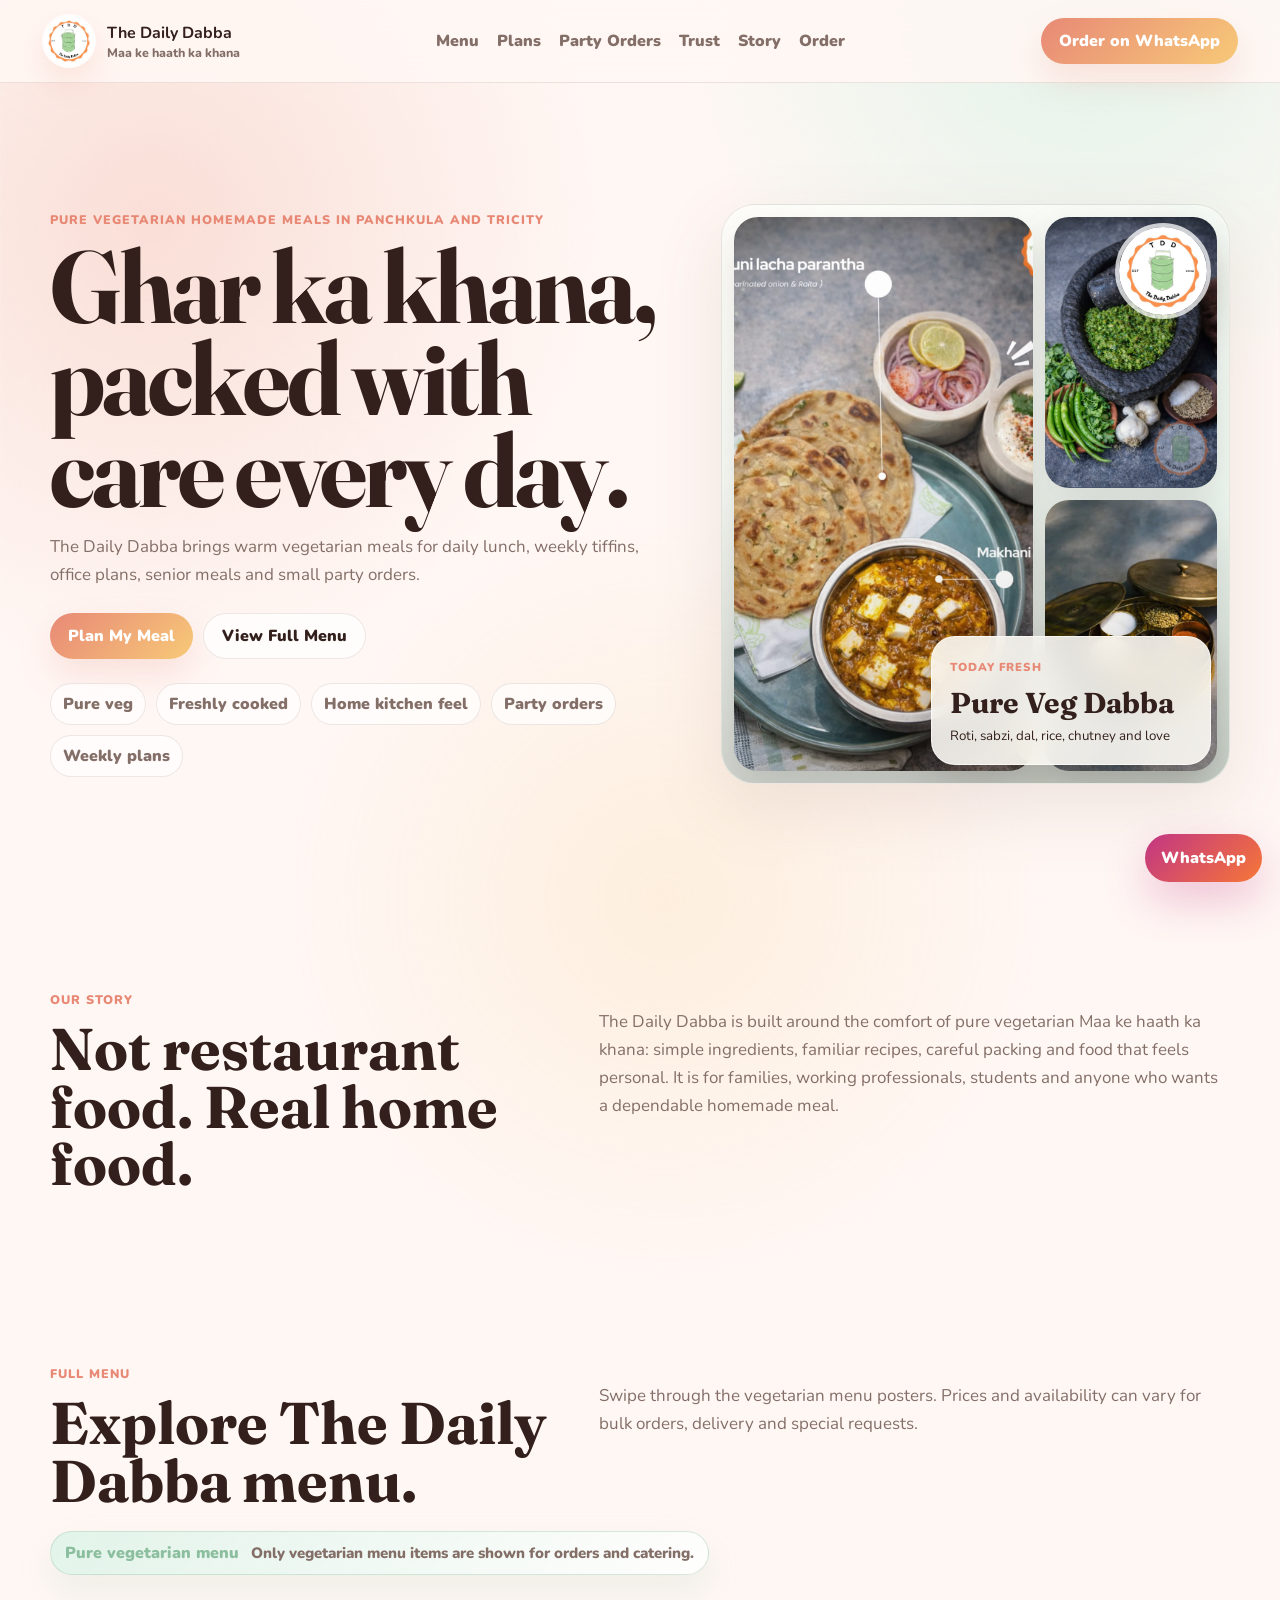
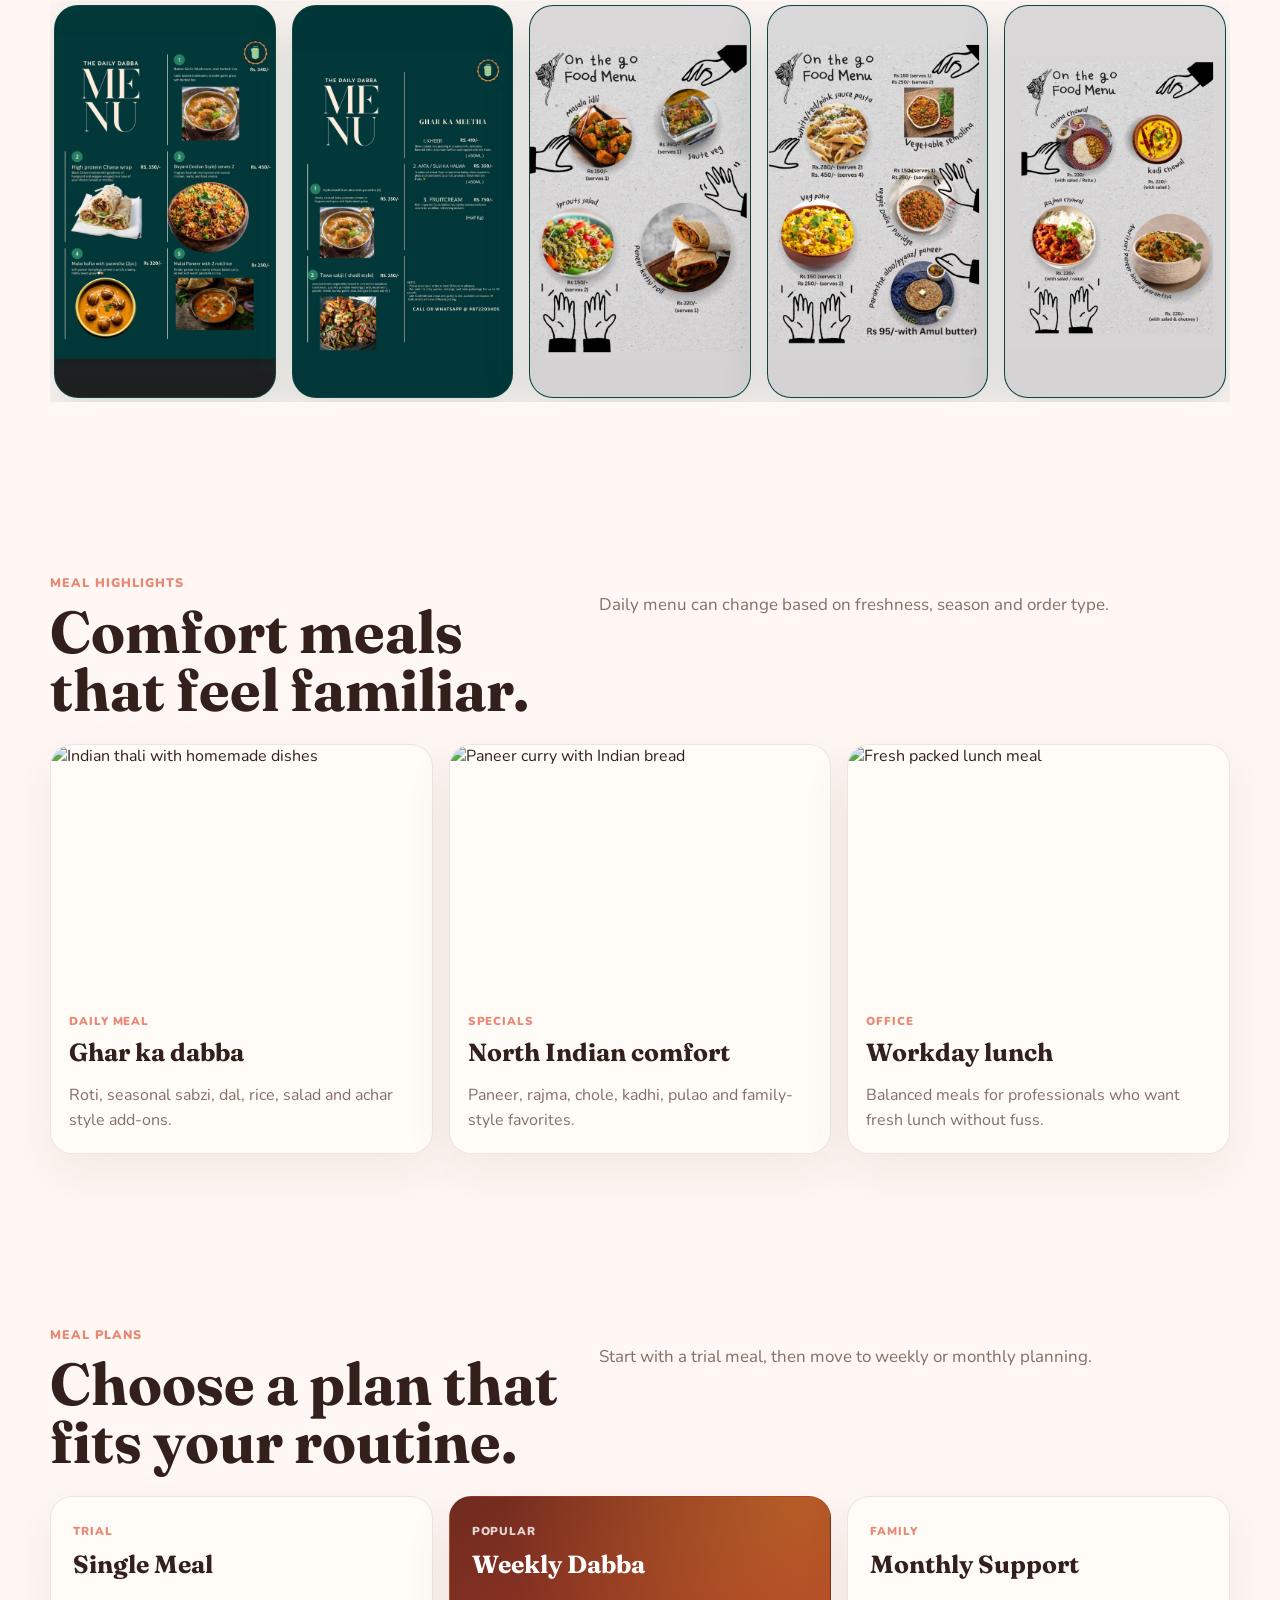
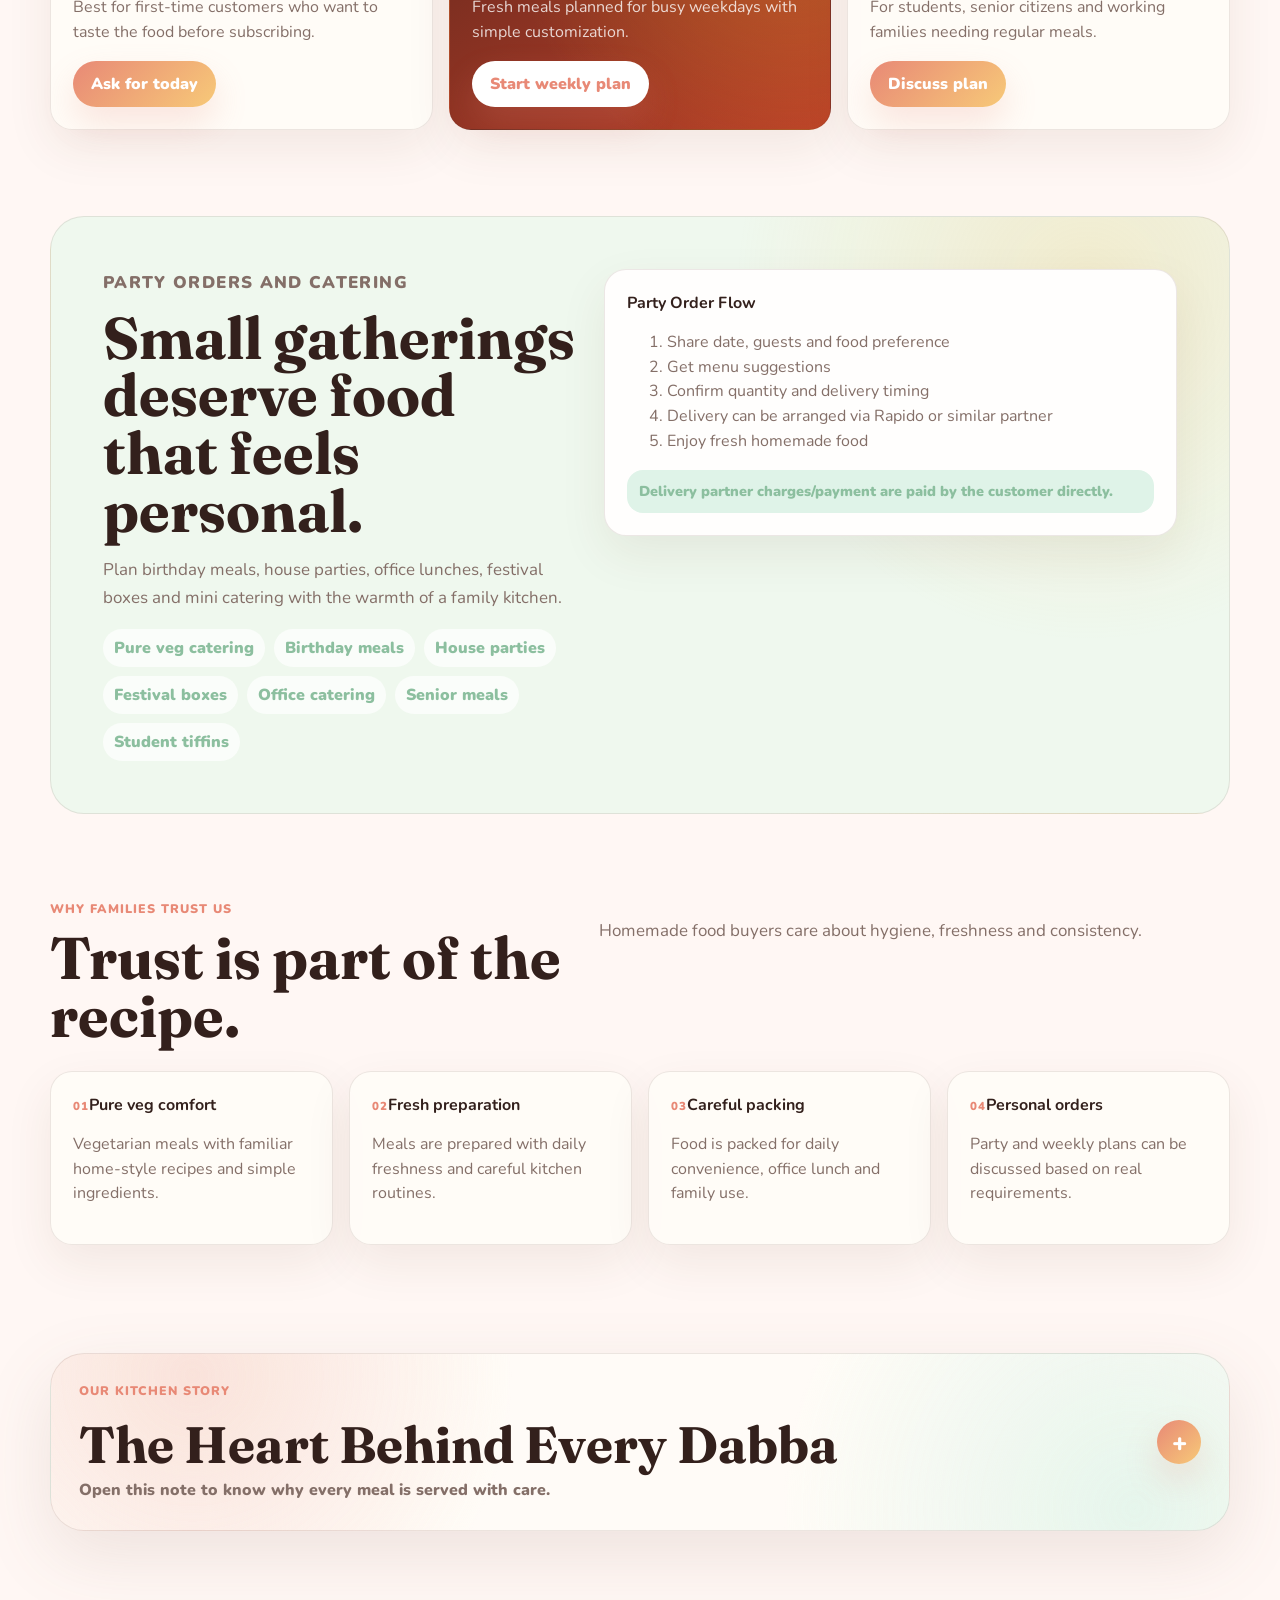
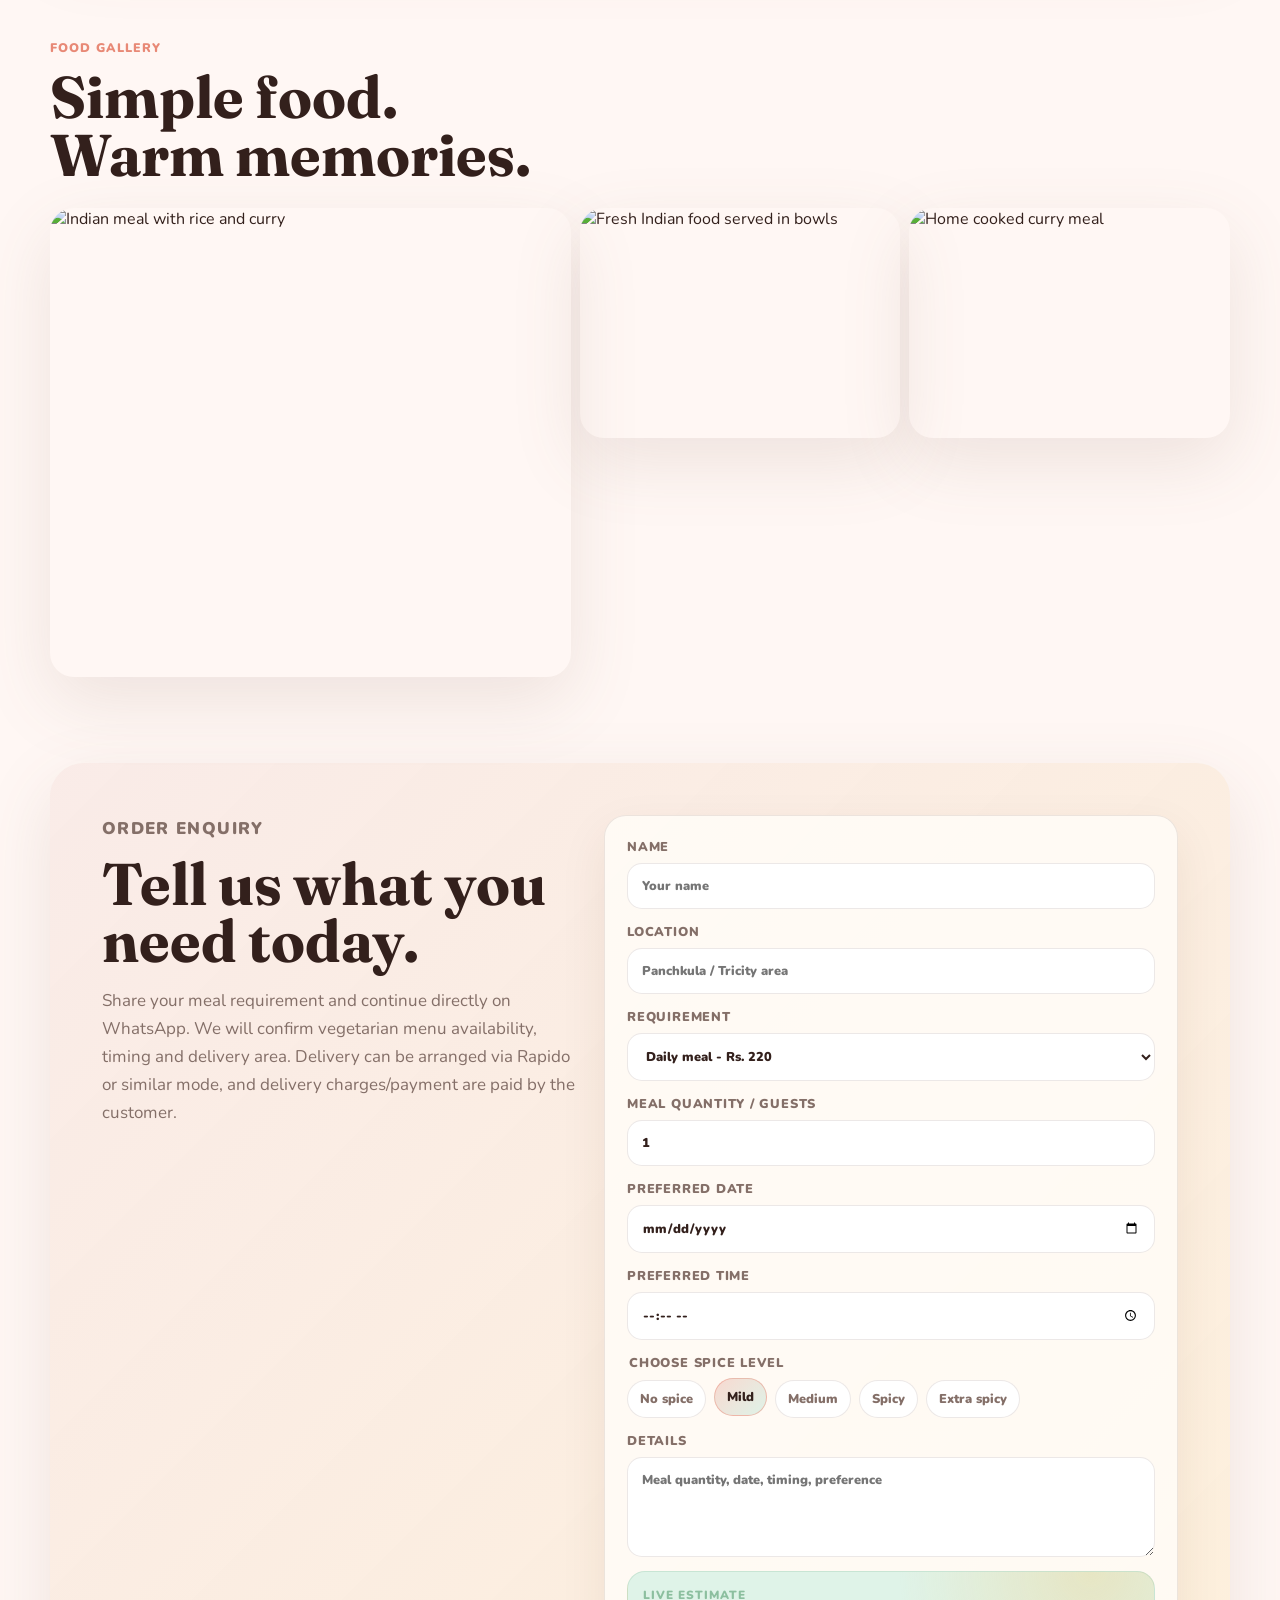
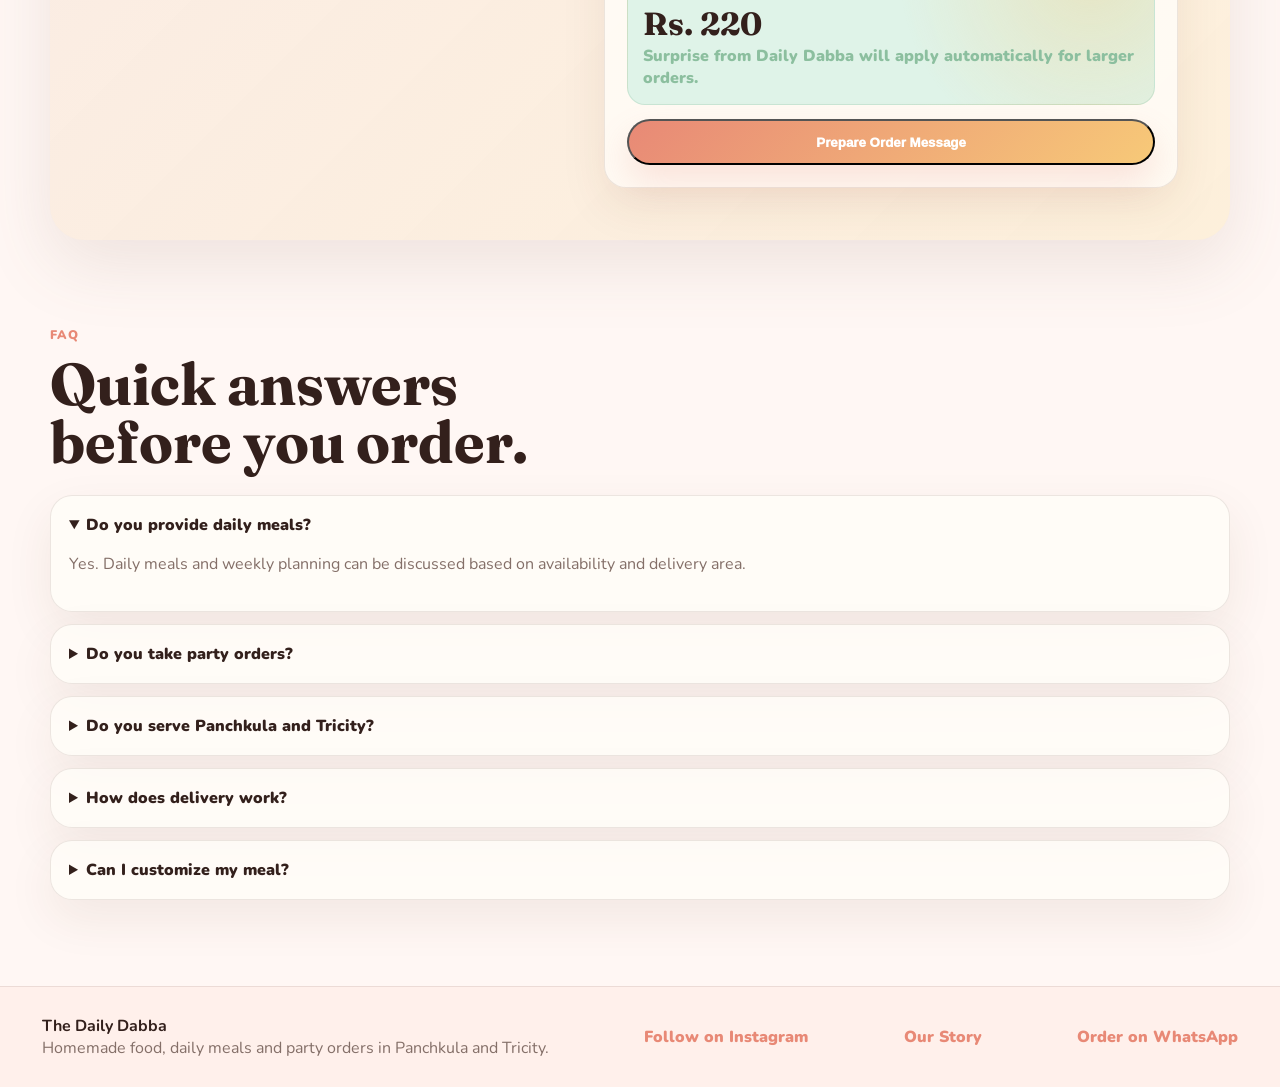
==== commit 5b89dae7: "Update index.html" ====
--- a/index.html
+++ b/index.html
@@ -27,6 +27,7 @@
         <a href="#plans">Plans</a>
         <a href="#catering">Party Orders</a>
         <a href="#trust">Trust</a>
+        <a href="about-founder.html">Story</a>
         <a href="#order">Order</a>
       </nav>
       <a class="header-cta" href="https://wa.me/919872203405?text=Hello%20The%20Daily%20Dabba%2C%20I%20want%20to%20place%20an%20order" target="_blank" rel="noopener noreferrer">Order on WhatsApp</a>
@@ -38,6 +39,7 @@
       <a href="#plans">Plans</a>
       <a href="#catering">Party Orders</a>
       <a href="#trust">Trust</a>
+      <a href="about-founder.html">Story</a>
       <a href="#order">Order</a>
     </nav>
 
@@ -250,6 +252,7 @@
                 toughest days.
               </strong>
               <span>Welcome to our family.</span>
+              <a class="story-link" href="about-founder.html">Read the full story</a>
             </div>
           </div>
         </details>
@@ -349,6 +352,7 @@
         <span>Homemade food, daily meals and party orders in Panchkula and Tricity.</span>
       </div>
       <a href="https://www.instagram.com/thedailydabba_/" target="_blank" rel="noopener noreferrer">Follow on Instagram</a>
+      <a href="about-founder.html">Our Story</a>
       <a href="https://wa.me/919872203405?text=Hello%20The%20Daily%20Dabba%2C%20I%20want%20to%20place%20an%20order" target="_blank" rel="noopener noreferrer">Order on WhatsApp</a>
     </footer>
 
